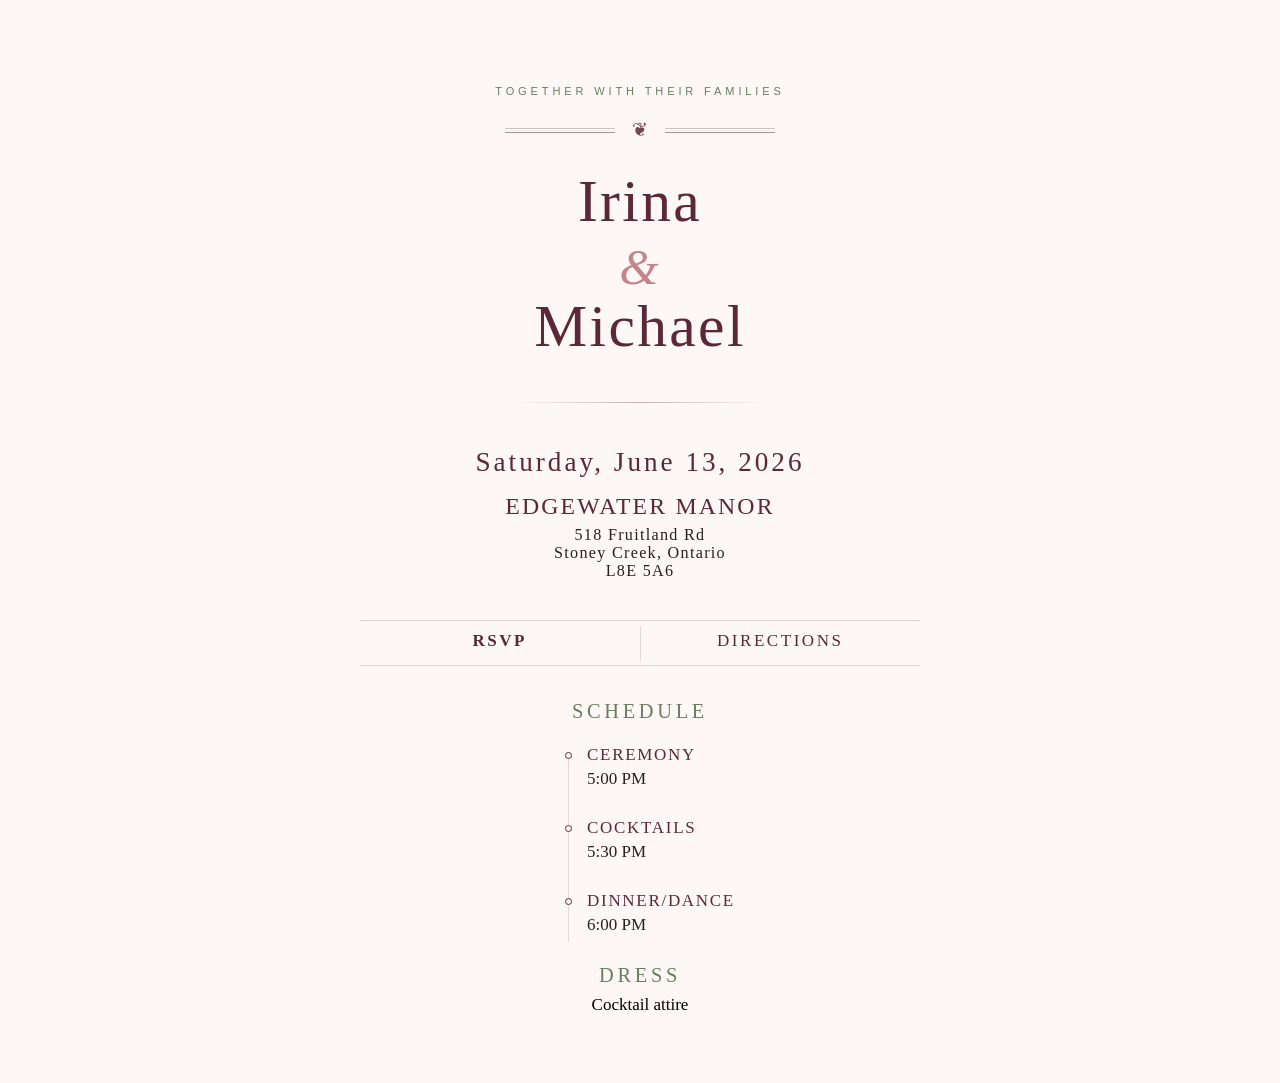
==== index.html @ 0e94fc3d "Fix thanks page not opening after rsvp" ====
<!DOCTYPE html>
<html lang="en-CA">
<head>
  <title>Irina & Michael</title>
  <meta charset="UTF-8">
  <meta name="viewport" content="width=device-width, initial-scale=1.0">
  <meta name="robots" content="noindex, nofollow">
  <link href="main.css" rel="stylesheet">
  <link rel="icon" type="image/x-icon" href="favicon.svg">
</head>
<body>
  <main>
    <section class="hero">
      <p class="hero__preamble">Together with their families</p>
      <div class="hero__ornament hero__ornament_main">
        <div class="hero__rule">
          <span></span>
          <span></span>
        </div>
        <span class="hero__fleuron">❦</span>
        <div class="hero__rule">
          <span></span>
          <span></span>
        </div>
      </div>
      <h1 class="hero__names">
        Irina<br>
        <span class="hero__ampersand">&</span><br>
        Michael
      </h1>
      <div class="hero__divider"></div>
      <p class="hero__date">Saturday, June 13, 2026</p>
      <p class="hero__location">
        Edgewater Manor
      </p>
      <p class="hero__location-subline">
        518 Fruitland Rd<br>
        Stoney Creek, Ontario<br>
        L8E 5A6
      </p>
      <div class="action-row">
        <a href="/rsvp" class="wedding-btn rsvp-style">RSVP</a>
        <div class="vertical-divider"></div>
        <a
          href="https://www.google.com/maps/dir//Edgewater+Manor,+518+Fruitland+Rd,+Stoney+Creek,+ON+L8E+5A6"
          class="wedding-btn"
        >
          Directions
        </a>
      </div>
    </section>

    <section class="details">
      <div class="details__section">
        <h2 class="details__heading">Schedule</h2>
        <div class="timeline">
          <div class="event">
            <div class="dot"></div>
            <div class="icon-space">
            </div>
            <div class="event-text">
              <span class="event-name">Ceremony</span>
              <span class="event-time">5:00 pm</span>
            </div>
          </div>
          <div class="event">
            <div class="dot"></div>
            <div class="icon-space">
            </div>
            <div class="event-text">
              <span class="event-name">Cocktails</span>
              <span class="event-time">5:30 pm</span>
            </div>
          </div>
          <div class="event">
            <div class="dot"></div>
            <div class="icon-space">
            </div>
            <div class="event-text">
              <span class="event-name">Dinner/Dance</span>
              <span class="event-time">6:00 pm</span>
            </div>
          </div>
        </div>
      </div>
      <div class="details__section">
        <h2 class="details__heading">Dress</h2>
        <p>Cocktail attire</p>
      </div>
    </section>
  </main>
</body>
</html>
---- main.css ----
@font-face {
  font-family: 'Cormorant Garamond';
  src: url('fonts/CormorantGaramond-Light.ttf') format('truetype');
  font-weight: 300;
  font-style: normal;
  font-display: swap;
}

@font-face {
  font-family: 'Cormorant Garamond';
  src: url('fonts/CormorantGaramond-LightItalic.ttf') format('truetype');
  font-weight: 300;
  font-style: italic;
  font-display: swap;
}

@font-face {
  font-family: 'Cormorant Garamond';
  src: url('fonts/CormorantGaramond-Regular.ttf') format('truetype');
  font-weight: 400;
  font-style: normal;
  font-display: swap;
}

@font-face {
  font-family: 'Cormorant Garamond';
  src: url('fonts/CormorantGaramond-Italic.ttf') format('truetype');
  font-weight: 400;
  font-style: italic;
  font-display: swap;
}

@font-face {
  font-family: 'Jost';
  src: url('fonts/Jost-Light.ttf') format('truetype');
  font-weight: 300;
  font-style: normal;
  font-display: swap;
}

@font-face {
  font-family: 'Jost';
  src: url('fonts/Jost-Regular.ttf') format('truetype');
  font-weight: 400;
  font-style: normal;
  font-display: swap;
}

:root {
  --cream:     #fdf8f5;
  --mauve:     #e8d5d8;
  --rose:      #c4848a;
  --wine:      #5c2737;
  --sage:      #697e5f;
  --ink:       #2a1f1f;
}

*, *::before, *::after { box-sizing: border-box; margin: 0; padding: 0; }

html {
  font-size: 17px;
}

body {
  background-color: var(--cream);
  font-family: 'Cormorant Garamond', serif;
  text-align: center;
  display: flex;
  flex-direction: column;
  align-items: center;
  min-height: 100vh;
}

main {
  width: 100%;
  display: flex;
  flex-direction: column;
  align-items: center;
  padding: 3rem 1.5rem 4rem;
}

.hero {
  text-align: center;
  padding: 2rem 0 0;
  max-width: 560px;
  width: 100%;
}

.hero__preamble {
  font-family: 'Jost', sans-serif;
  font-weight: 300;
  font-size: 0.65rem;
  letter-spacing: 0.35em;
  text-transform: uppercase;
  color: var(--sage);
  margin-bottom: 1.4rem;
}

.hero__ornament {
  display: flex;
  align-items: center;
  justify-content: center;
  gap: 0;
  margin-bottom: 1.8rem;
  color: var(--wine);
}

.hero__rule {
  display: flex;
  flex-direction: column;
  gap: 3px;
  flex: 1;
  max-width: 110px;
}

.hero__rule span {
  display: block;
  height: 1px;
  background: var(--wine);
  opacity: 0.5;
}

.hero__rule span:first-child { opacity: 0.25; }

.hero__fleuron {
  font-size: 1.1rem;
  margin: 0 1rem;
  color: var(--wine);
  opacity: 0.85;
  line-height: 1;
}

.hero__names {
  font-weight: 300;
  font-size: 3.5rem;
  letter-spacing: 0.04em;
  color: var(--wine);
  line-height: 1.05;
}

.hero__ampersand {
  font-style: italic;
  font-weight: 300;
  color: var(--rose);
  font-size: 0.85em;
}

.hero__divider {
  width: 60%;
  max-width: 260px;
  height: 1px;
  margin: 2.6rem auto;
  background: linear-gradient(
    to right,
    rgba(106, 45, 62, 0),
    rgba(106, 45, 62, 0.35),
    rgba(106, 45, 62, 0)
  );
}

.hero__date {
  font-weight: 400;
  font-size: 1.6rem;
  color: var(--wine);
  letter-spacing: 0.11em;
}

.hero__location {
  font-weight: 400;
  font-size: 1.4rem;
  color: var(--wine);
  letter-spacing: 0.09em;
  text-transform: uppercase;
  margin-top: 0.9rem;
}

.hero__location-subline {
  font-weight: 400;
  font-size: 0.95rem;
  color: var(--ink);
  letter-spacing: 0.08em;
  text-transform: none;
  margin-top: 0.35rem;
}

.action-row {
  display: flex;
  align-items: center;
  justify-content: center;
  margin-top: 40px;
  gap: 0;
  width: 100%;
  border-top: 1px solid var(--mauve);
  border-bottom: 1px solid var(--mauve);
}

.wedding-btn {
  flex: 1 1 0%;
  min-height: 44px;
  min-width: 0;
  display: block;
  text-align: center;
  text-decoration: none;
  text-transform: uppercase;
  color: var(--wine);
  padding: 10px;
  background-color: transparent;
  letter-spacing: 0.15em;
  transition:
    background-color 0.25s ease,
    color 0.25s ease,
    box-shadow 0.25s ease,
    transform 0.15s ease;
  cursor: pointer;
}

.wedding-btn:hover,
.wedding-btn:focus-visible {
  background-color: rgba(232, 213, 216, 0.45); /* soft mauve wash */
  box-shadow:
    inset 0 1px 0 rgba(92, 39, 55, 0.18),
    inset 0 -1px 0 rgba(92, 39, 55, 0.18);
  color: var(--ink);
}

.wedding-btn:active {
  background-color: rgba(196, 132, 138, 0.6); /* slightly deeper rose on press */
  box-shadow:
    inset 0 1px 0 rgba(92, 39, 55, 0.3),
    inset 0 -1px 0 rgba(92, 39, 55, 0.3);
  transform: translateY(1px);
}

.rsvp-style {
  font-weight: 600;
}

.vertical-divider {
  width: 1px;
  height: 35px;
  background-color: var(--mauve);
}

.details {
  max-width: 560px;
  width: 100%;
  display: flex;
  flex-direction: column;
  margin-top: 2rem;
}

.details__heading {
  font-weight: 400;
  font-size: 1.2rem;
  letter-spacing: 0.18em;
  text-transform: uppercase;
  color: var(--sage);
  margin-bottom: 0.5rem;
}

.timeline {
  position: relative;
  padding-left: 20px;
  display: inline-block;
  margin: 0 auto;
  text-align: left;
}

.timeline::before {
  content: '';
  position: absolute;
  left: 23px;
  top: 1.3rem;
  bottom: 1.3rem;
  width: 1px;
  background-color: var(--mauve);
  z-index: 1;
}

.event {
  position: relative;
  display: flex;
  align-items: flex-start;
  margin: 0.8rem 0 1.7rem;
}

.dot {
  position: relative;
  margin-top: 7px;
  width: 7px;
  height: 7px;
  background-color: var(--cream);
  border: 1px solid var(--wine);
  border-radius: 50%;
  z-index: 2;
}

.icon-space {
  margin-right: 15px;
}

.event-text {
  display: flex;
  flex-direction: column;
  gap: 4px;
  color: var(--ink);
  text-transform: uppercase;
}

.event-name {
  letter-spacing: 0.1rem;
  color: var(--wine);
}

.hero__preamble {
  animation: fade-up 0.42s ease-out 0.08s both;
}
.hero__ornament_main {
  animation: fade-up 0.42s ease-out 0.18s both;
}
.hero__names {
  animation: fade-up 0.42s ease-out 0.28s both;
}
.hero__divider {
  animation: fade-up 0.38s ease-out 0.38s both;
}
.hero__date {
  animation: fade-up 0.42s ease-out 0.5s both;
}

.hero__location {
  animation: fade-up 0.42s ease-out 0.58s both;
}

.hero__location-subline {
  animation: fade-up 0.42s ease-out 0.64s both;
}

.action-row {
  animation: fade-up 0.42s ease-out 0.72s both;
}

@keyframes fade-up {
  from {
    opacity: 0;
    transform: translateY(12px);
  }
  to {
    opacity: 1;
    transform: translateY(0);
  }
}

.details__section {
  opacity: 0;
  animation: fade-up 0.42s ease-out both;
}
.details__section:nth-child(1) { animation-delay: 0.85s; }
.details__section:nth-child(2) { animation-delay: 1s; }
.details__section:nth-child(3) { animation-delay: 1.15s; }
.details__section:nth-child(4) { animation-delay: 1.3s; }
.details__section:nth-child(5) { animation-delay: 1.45s; }

/* RSVP page */

.rsvp-page {
  max-width: 560px;
  width: 100%;
}

.rsvp-nav {
  width: 100%;
  display: flex;
  justify-content: flex-start;
  margin-bottom: 1.5rem;
}

.rsvp-back-link {
  font-family: 'Jost', sans-serif;
  font-size: 0.8rem;
  letter-spacing: 0.18em;
  text-transform: uppercase;
  text-decoration: none;
  color: var(--sage);
  padding: 0.4rem 0;
  border-bottom: 1px solid rgba(105, 126, 95, 0.35);
}

.rsvp-back-link:focus-visible,
.rsvp-back-link:hover {
  color: var(--wine);
  border-bottom-color: rgba(92, 39, 55, 0.6);
}

.rsvp-header {
  text-align: center;
  margin-bottom: 1.5rem;
}

.rsvp-title {
  font-weight: 300;
  font-size: 2.2rem;
  letter-spacing: 0.18em;
  text-transform: uppercase;
  color: var(--wine);
  margin-top: 0.4rem;
}

.rsvp-form {
  margin-top: 1.8rem;
  text-align: left;
  background-color: rgba(253, 248, 245, 0.8);
  border-radius: 14px;
  padding: 1.4rem 1.2rem 1.3rem;
  box-shadow:
    0 10px 35px rgba(42, 31, 31, 0.07),
    0 2px 10px rgba(42, 31, 31, 0.04);
}

.form-field {
  display: flex;
  flex-direction: column;
  gap: 0.45rem;
  margin-bottom: 1.1rem;
}

.form-field label {
  font-family: 'Jost', sans-serif;
  font-size: 0.82rem;
  letter-spacing: 0.18em;
  text-transform: uppercase;
  color: var(--sage);
}

.form-field input,
.form-field select,
.form-field textarea {
  font-family: 'Cormorant Garamond', serif;
  font-size: 1rem;
  padding: 0.65rem 0.8rem;
  border-radius: 8px;
  border: 1px solid rgba(200, 150, 160, 0.6);
  background-color: rgba(255, 255, 255, 0.9);
  color: var(--ink);
  outline: none;
  cursor: text;
  transition:
    border-color 0.18s ease,
    box-shadow 0.18s ease,
    background-color 0.18s ease;
}

.form-field select {
  cursor: pointer;
}

.form-field input:focus-visible,
.form-field select:focus-visible,
.form-field textarea:focus-visible {
  border-color: rgba(92, 39, 55, 0.8);
  box-shadow: 0 0 0 1px rgba(92, 39, 55, 0.4);
  background-color: #fff;
}

.form-field textarea {
  resize: vertical;
  min-height: 100px;
}

.rsvp-submit-btn {
  margin-top: 1.2rem;
  width: 100%;
  flex: none;
  border-radius: 8px;
  border: 1px solid var(--mauve);
  font-family: 'Cormorant Garamond';
  font-size: 1.1rem;
}

.hidden-field {
  position: absolute;
  left: -9999px;
  width: 1px;
  height: 1px;
  overflow: hidden;
}

@media (min-width: 768px) {
  .rsvp-form {
    padding: 1.6rem 1.6rem 1.4rem;
  }

  .rsvp-title {
    font-size: 2.4rem;
  }
}
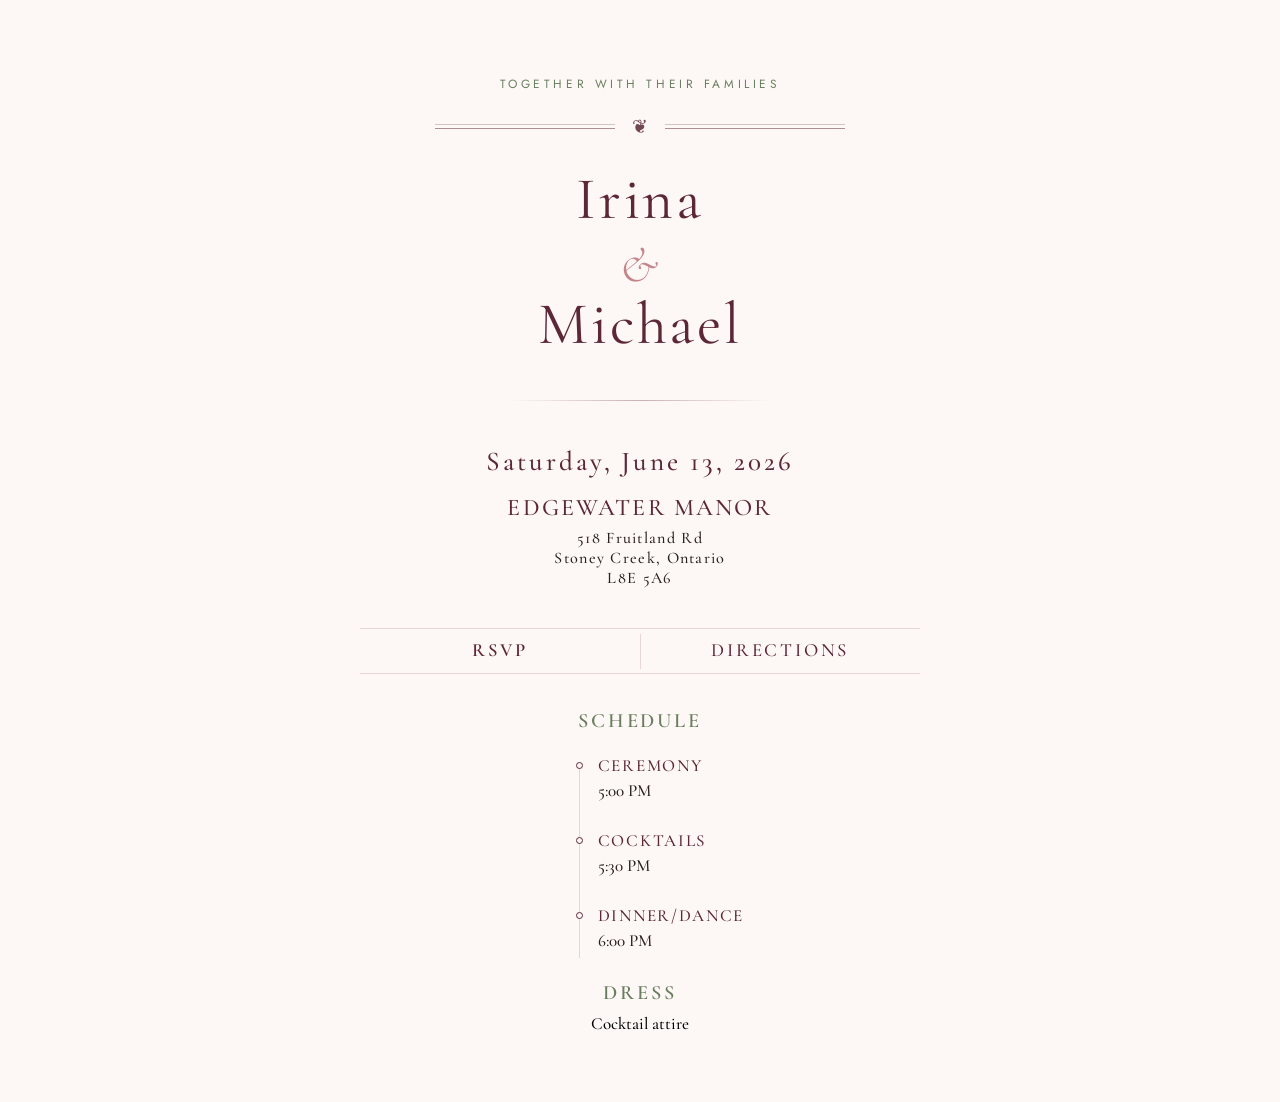
==== commit 4606e9ff: "Clean up code" ====
--- a/index.html
+++ b/index.html
@@ -11,29 +11,29 @@
 <body>
   <main>
     <section class="hero">
-      <p class="hero__preamble">Together with their families</p>
-      <div class="hero__ornament hero__ornament_main">
-        <div class="hero__rule">
+      <p class="hero-preamble">Together with their families</p>
+      <div class="hero-ornament hero-ornament-main">
+        <div class="hero-rule">
           <span></span>
           <span></span>
         </div>
-        <span class="hero__fleuron">❦</span>
-        <div class="hero__rule">
+        <span class="hero-fleuron">❦</span>
+        <div class="hero-rule">
           <span></span>
           <span></span>
         </div>
       </div>
-      <h1 class="hero__names">
+      <h1 class="hero-names">
         Irina<br>
-        <span class="hero__ampersand">&</span><br>
+        <span class="hero-ampersand">&</span><br>
         Michael
       </h1>
-      <div class="hero__divider"></div>
-      <p class="hero__date">Saturday, June 13, 2026</p>
-      <p class="hero__location">
+      <div class="hero-divider"></div>
+      <p class="hero-date">Saturday, June 13, 2026</p>
+      <p class="hero-location">
         Edgewater Manor
       </p>
-      <p class="hero__location-subline">
+      <p class="hero-address">
         518 Fruitland Rd<br>
         Stoney Creek, Ontario<br>
         L8E 5A6
@@ -51,8 +51,8 @@
     </section>
 
     <section class="details">
-      <div class="details__section">
-        <h2 class="details__heading">Schedule</h2>
+      <div class="details-section">
+        <h2 class="details-heading">Schedule</h2>
         <div class="timeline">
           <div class="event">
             <div class="dot"></div>
@@ -83,8 +83,8 @@
           </div>
         </div>
       </div>
-      <div class="details__section">
-        <h2 class="details__heading">Dress</h2>
+      <div class="details-section">
+        <h2 class="details-heading">Dress</h2>
         <p>Cocktail attire</p>
       </div>
     </section>
--- a/main.css
+++ b/main.css
@@ -1,14 +1,6 @@
 @font-face {
   font-family: 'Cormorant Garamond';
-  src: url('fonts/CormorantGaramond-Light.ttf') format('truetype');
-  font-weight: 300;
-  font-style: normal;
-  font-display: swap;
-}
-
-@font-face {
-  font-family: 'Cormorant Garamond';
-  src: url('fonts/CormorantGaramond-LightItalic.ttf') format('truetype');
+  src: url('fonts/cormorant-garamond-300italic.woff2');
   font-weight: 300;
   font-style: italic;
   font-display: swap;
@@ -16,7 +8,7 @@
 
 @font-face {
   font-family: 'Cormorant Garamond';
-  src: url('fonts/CormorantGaramond-Regular.ttf') format('truetype');
+  src: url('fonts/cormorant-garamond-400.woff2');
   font-weight: 400;
   font-style: normal;
   font-display: swap;
@@ -24,23 +16,23 @@
 
 @font-face {
   font-family: 'Cormorant Garamond';
-  src: url('fonts/CormorantGaramond-Italic.ttf') format('truetype');
-  font-weight: 400;
-  font-style: italic;
+  src: url('fonts/cormorant-garamond-500.woff2');
+  font-weight: 500;
+  font-style: normal;
+  font-display: swap;
+}
+
+@font-face {
+  font-family: 'Cormorant Garamond';
+  src: url('fonts/cormorant-garamond-600.woff2');
+  font-weight: 600;
+  font-style: normal;
   font-display: swap;
 }
 
 @font-face {
   font-family: 'Jost';
-  src: url('fonts/Jost-Light.ttf') format('truetype');
-  font-weight: 300;
-  font-style: normal;
-  font-display: swap;
-}
-
-@font-face {
-  font-family: 'Jost';
-  src: url('fonts/Jost-Regular.ttf') format('truetype');
+  src: url('fonts/jost-v20-latin-400.woff2');
   font-weight: 400;
   font-style: normal;
   font-display: swap;
@@ -64,6 +56,7 @@
 body {
   background-color: var(--cream);
   font-family: 'Cormorant Garamond', serif;
+  font-weight: 500;
   text-align: center;
   display: flex;
   flex-direction: column;
@@ -80,73 +73,67 @@
 }
 
 .hero {
-  text-align: center;
-  padding: 2rem 0 0;
   max-width: 560px;
   width: 100%;
 }
 
-.hero__preamble {
+.hero-preamble {
   font-family: 'Jost', sans-serif;
-  font-weight: 300;
-  font-size: 0.65rem;
-  letter-spacing: 0.35em;
+  font-weight: 400;
+  font-size: 0.7rem;
+  letter-spacing: 0.3em;
   text-transform: uppercase;
   color: var(--sage);
-  margin-bottom: 1.4rem;
-}
-
-.hero__ornament {
+  margin: 1.4rem 0;
+}
+
+.hero-ornament {
   display: flex;
   align-items: center;
   justify-content: center;
-  gap: 0;
+  color: var(--wine);
   margin-bottom: 1.8rem;
-  color: var(--wine);
-}
-
-.hero__rule {
+}
+
+.hero-rule {
+  max-width: 180px;
   display: flex;
   flex-direction: column;
   gap: 3px;
   flex: 1;
-  max-width: 110px;
-}
-
-.hero__rule span {
-  display: block;
+}
+
+.hero-rule span {
   height: 1px;
   background: var(--wine);
   opacity: 0.5;
 }
 
-.hero__rule span:first-child { opacity: 0.25; }
-
-.hero__fleuron {
+.hero-rule span:first-child { opacity: 0.25; }
+
+.hero-fleuron {
   font-size: 1.1rem;
   margin: 0 1rem;
   color: var(--wine);
   opacity: 0.85;
-  line-height: 1;
-}
-
-.hero__names {
-  font-weight: 300;
+}
+
+.hero-names {
+  font-weight: 400;
   font-size: 3.5rem;
-  letter-spacing: 0.04em;
+  letter-spacing: 0.05em;
   color: var(--wine);
   line-height: 1.05;
 }
 
-.hero__ampersand {
+.hero-ampersand {
   font-style: italic;
   font-weight: 300;
   color: var(--rose);
   font-size: 0.85em;
 }
 
-.hero__divider {
-  width: 60%;
+.hero-divider {
   max-width: 260px;
   height: 1px;
   margin: 2.6rem auto;
@@ -158,15 +145,13 @@
   );
 }
 
-.hero__date {
-  font-weight: 400;
+.hero-date {
   font-size: 1.6rem;
   color: var(--wine);
   letter-spacing: 0.11em;
 }
 
-.hero__location {
-  font-weight: 400;
+.hero-location {
   font-size: 1.4rem;
   color: var(--wine);
   letter-spacing: 0.09em;
@@ -174,8 +159,7 @@
   margin-top: 0.9rem;
 }
 
-.hero__location-subline {
-  font-weight: 400;
+.hero-address {
   font-size: 0.95rem;
   color: var(--ink);
   letter-spacing: 0.08em;
@@ -195,6 +179,7 @@
 }
 
 .wedding-btn {
+  font-size: 1.1rem;
   flex: 1 1 0%;
   min-height: 44px;
   min-width: 0;
@@ -249,10 +234,9 @@
   margin-top: 2rem;
 }
 
-.details__heading {
-  font-weight: 400;
+.details-heading {
   font-size: 1.2rem;
-  letter-spacing: 0.18em;
+  letter-spacing: 0.14em;
   text-transform: uppercase;
   color: var(--sage);
   margin-bottom: 0.5rem;
@@ -260,7 +244,7 @@
 
 .timeline {
   position: relative;
-  padding-left: 20px;
+  padding-left: 40px;
   display: inline-block;
   margin: 0 auto;
   text-align: left;
@@ -269,7 +253,7 @@
 .timeline::before {
   content: '';
   position: absolute;
-  left: 23px;
+  left: 43px;
   top: 1.3rem;
   bottom: 1.3rem;
   width: 1px;
@@ -312,27 +296,27 @@
   color: var(--wine);
 }
 
-.hero__preamble {
+.hero-preamble {
   animation: fade-up 0.42s ease-out 0.08s both;
 }
-.hero__ornament_main {
+.hero-ornament-main {
   animation: fade-up 0.42s ease-out 0.18s both;
 }
-.hero__names {
+.hero-names {
   animation: fade-up 0.42s ease-out 0.28s both;
 }
-.hero__divider {
+.hero-divider {
   animation: fade-up 0.38s ease-out 0.38s both;
 }
-.hero__date {
+.hero-date {
   animation: fade-up 0.42s ease-out 0.5s both;
 }
 
-.hero__location {
+.hero-location {
   animation: fade-up 0.42s ease-out 0.58s both;
 }
 
-.hero__location-subline {
+.hero-address {
   animation: fade-up 0.42s ease-out 0.64s both;
 }
 
@@ -351,17 +335,12 @@
   }
 }
 
-.details__section {
+.details-section {
   opacity: 0;
   animation: fade-up 0.42s ease-out both;
 }
-.details__section:nth-child(1) { animation-delay: 0.85s; }
-.details__section:nth-child(2) { animation-delay: 1s; }
-.details__section:nth-child(3) { animation-delay: 1.15s; }
-.details__section:nth-child(4) { animation-delay: 1.3s; }
-.details__section:nth-child(5) { animation-delay: 1.45s; }
-
-/* RSVP page */
+.details-section:nth-child(1) { animation-delay: 0.85s; }
+.details-section:nth-child(2) { animation-delay: 1s; }
 
 .rsvp-page {
   max-width: 560px;
@@ -369,9 +348,7 @@
 }
 
 .rsvp-nav {
-  width: 100%;
-  display: flex;
-  justify-content: flex-start;
+  display: flex;
   margin-bottom: 1.5rem;
 }
 
@@ -398,9 +375,9 @@
 }
 
 .rsvp-title {
-  font-weight: 300;
+  font-weight: 400;
   font-size: 2.2rem;
-  letter-spacing: 0.18em;
+  letter-spacing: 0.1em;
   text-transform: uppercase;
   color: var(--wine);
   margin-top: 0.4rem;
@@ -462,11 +439,6 @@
   background-color: #fff;
 }
 
-.form-field textarea {
-  resize: vertical;
-  min-height: 100px;
-}
-
 .rsvp-submit-btn {
   margin-top: 1.2rem;
   width: 100%;
@@ -474,6 +446,7 @@
   border-radius: 8px;
   border: 1px solid var(--mauve);
   font-family: 'Cormorant Garamond';
+  font-weight: 500;
   font-size: 1.1rem;
 }
 
@@ -484,13 +457,3 @@
   height: 1px;
   overflow: hidden;
 }
-
-@media (min-width: 768px) {
-  .rsvp-form {
-    padding: 1.6rem 1.6rem 1.4rem;
-  }
-
-  .rsvp-title {
-    font-size: 2.4rem;
-  }
-}
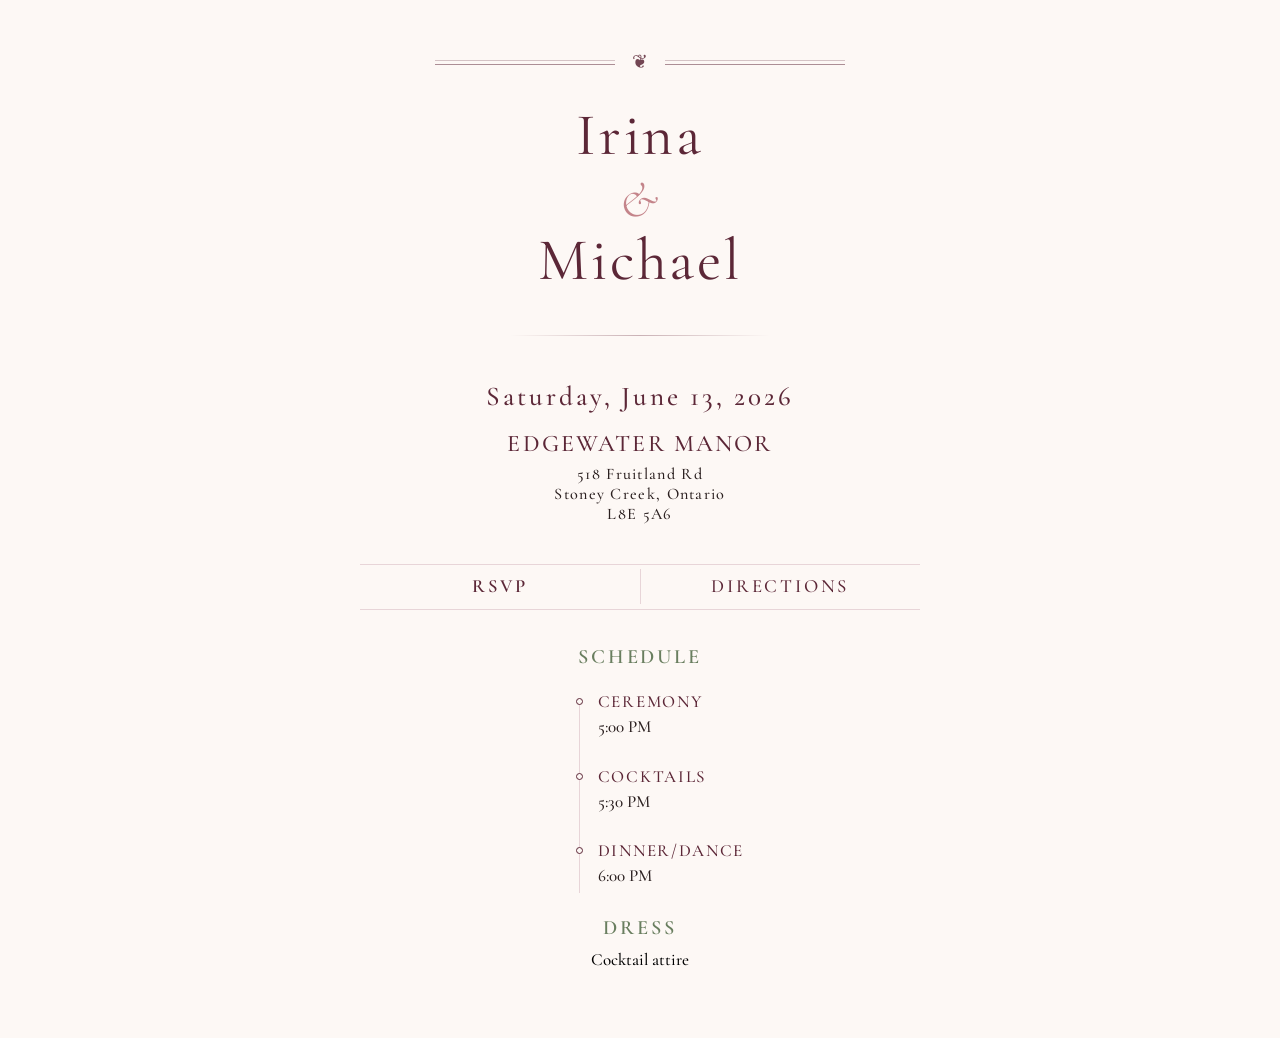
==== commit 60297fb2: "Remove preamble" ====
--- a/index.html
+++ b/index.html
@@ -11,7 +11,6 @@
 <body>
   <main>
     <section class="hero">
-      <p class="hero-preamble">Together with their families</p>
       <div class="hero-ornament hero-ornament-main">
         <div class="hero-rule">
           <span></span>
--- a/main.css
+++ b/main.css
@@ -75,16 +75,6 @@
 .hero {
   max-width: 560px;
   width: 100%;
-}
-
-.hero-preamble {
-  font-family: 'Jost', sans-serif;
-  font-weight: 400;
-  font-size: 0.7rem;
-  letter-spacing: 0.3em;
-  text-transform: uppercase;
-  color: var(--sage);
-  margin: 1.4rem 0;
 }
 
 .hero-ornament {
@@ -296,9 +286,6 @@
   color: var(--wine);
 }
 
-.hero-preamble {
-  animation: fade-up 0.42s ease-out 0.08s both;
-}
 .hero-ornament-main {
   animation: fade-up 0.42s ease-out 0.18s both;
 }
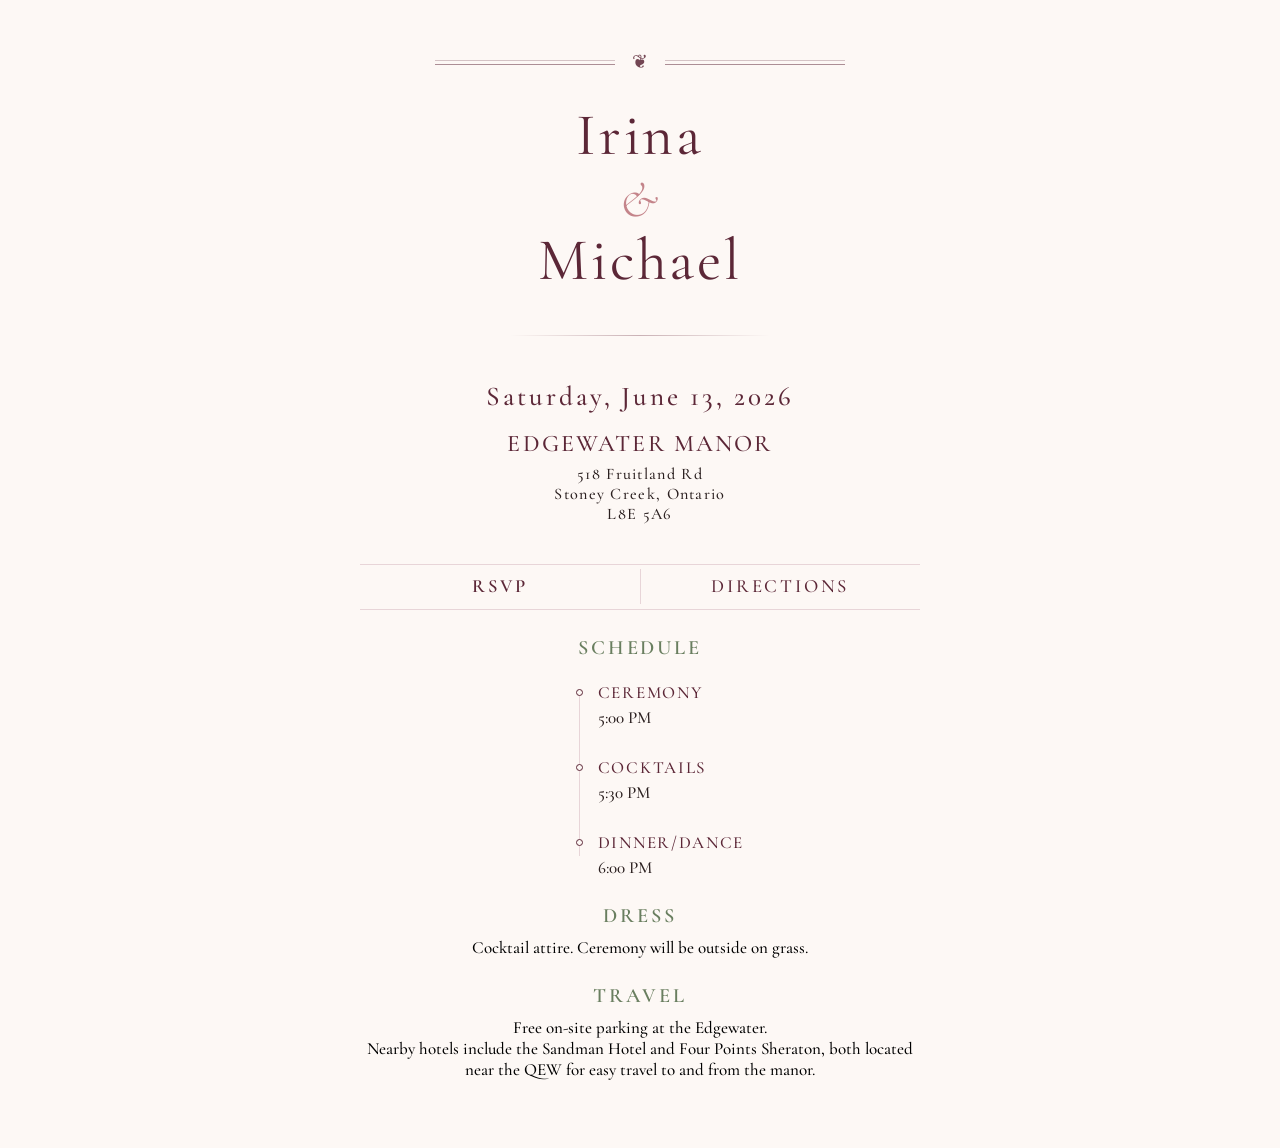
==== commit 1b2f6fd6: "Add travel info and allow multiple rsvp guest names" ====
--- a/index.html
+++ b/index.html
@@ -84,7 +84,12 @@
       </div>
       <div class="details-section">
         <h2 class="details-heading">Dress</h2>
-        <p>Cocktail attire</p>
+        <p>Cocktail attire. Ceremony will be outside on grass.</p>
+      </div>
+      <div class="details-section">
+        <h2 class="details-heading">Travel</h2>
+        <p>Free on-site parking at the Edgewater.<br>
+           Nearby hotels include the Sandman Hotel and Four Points Sheraton, both located near the QEW for easy travel to and from the manor.</p>
       </div>
     </section>
   </main>
--- a/main.css
+++ b/main.css
@@ -221,7 +221,6 @@
   width: 100%;
   display: flex;
   flex-direction: column;
-  margin-top: 2rem;
 }
 
 .details-heading {
@@ -230,6 +229,7 @@
   text-transform: uppercase;
   color: var(--sage);
   margin-bottom: 0.5rem;
+  margin-top: 1.5rem;
 }
 
 .timeline {
@@ -251,11 +251,15 @@
   z-index: 1;
 }
 
+.timeline > *:not(:last-child) {
+  margin-bottom: 1.7rem;
+}
+
 .event {
   position: relative;
   display: flex;
   align-items: flex-start;
-  margin: 0.8rem 0 1.7rem;
+  margin-top: 0.8rem;
 }
 
 .dot {
@@ -400,6 +404,7 @@
 .form-field select,
 .form-field textarea {
   font-family: 'Cormorant Garamond', serif;
+  font-weight: 500;
   font-size: 1rem;
   padding: 0.65rem 0.8rem;
   border-radius: 8px;
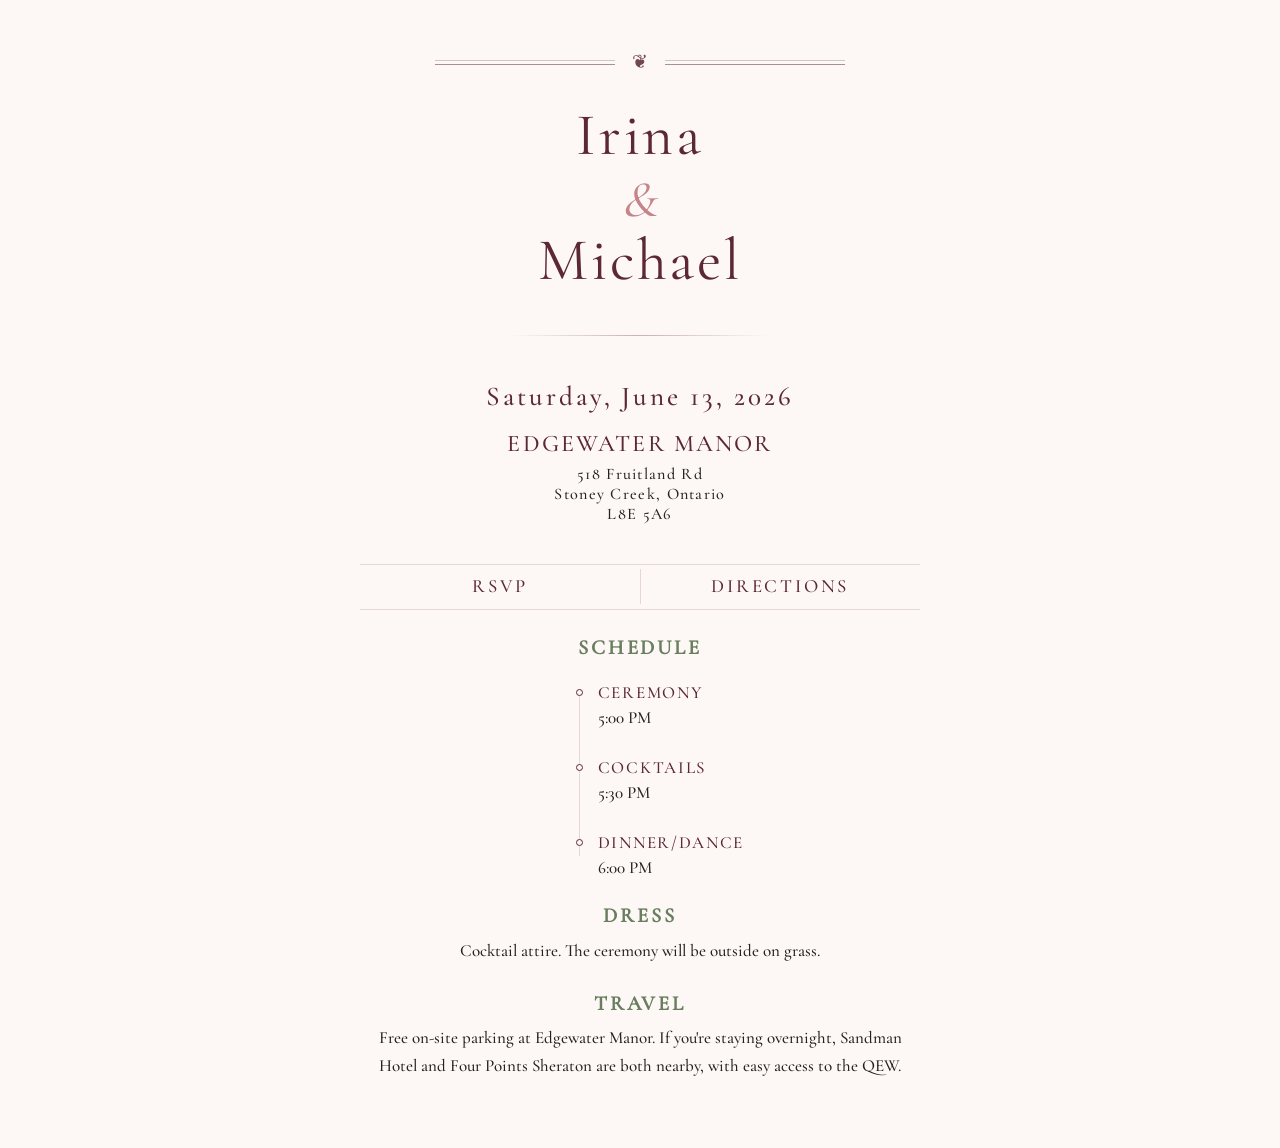
==== commit 39f083e2: "Make it faster" ====
--- a/index.html
+++ b/index.html
@@ -38,7 +38,7 @@
         L8E 5A6
       </p>
       <div class="action-row">
-        <a href="/rsvp" class="wedding-btn rsvp-style">RSVP</a>
+        <a href="/rsvp" class="wedding-btn">RSVP</a>
         <div class="vertical-divider"></div>
         <a
           href="https://www.google.com/maps/dir//Edgewater+Manor,+518+Fruitland+Rd,+Stoney+Creek,+ON+L8E+5A6"
@@ -84,12 +84,13 @@
       </div>
       <div class="details-section">
         <h2 class="details-heading">Dress</h2>
-        <p>Cocktail attire. Ceremony will be outside on grass.</p>
+        <p class="details-copy">Cocktail attire. The ceremony will be outside on grass.</p>
       </div>
       <div class="details-section">
         <h2 class="details-heading">Travel</h2>
-        <p>Free on-site parking at the Edgewater.<br>
-           Nearby hotels include the Sandman Hotel and Four Points Sheraton, both located near the QEW for easy travel to and from the manor.</p>
+        <p class="details-copy">Free on-site parking at Edgewater Manor.
+          If you're staying overnight, Sandman Hotel and Four Points Sheraton
+          are both nearby, with easy access to the QEW.</p>
       </div>
     </section>
   </main>
--- a/main.css
+++ b/main.css
@@ -1,11 +1,3 @@
-@font-face {
-  font-family: 'Cormorant Garamond';
-  src: url('fonts/cormorant-garamond-300italic.woff2');
-  font-weight: 300;
-  font-style: italic;
-  font-display: swap;
-}
-
 @font-face {
   font-family: 'Cormorant Garamond';
   src: url('fonts/cormorant-garamond-400.woff2');
@@ -18,14 +10,6 @@
   font-family: 'Cormorant Garamond';
   src: url('fonts/cormorant-garamond-500.woff2');
   font-weight: 500;
-  font-style: normal;
-  font-display: swap;
-}
-
-@font-face {
-  font-family: 'Cormorant Garamond';
-  src: url('fonts/cormorant-garamond-600.woff2');
-  font-weight: 600;
   font-style: normal;
   font-display: swap;
 }
@@ -118,7 +102,7 @@
 
 .hero-ampersand {
   font-style: italic;
-  font-weight: 300;
+  font-weight: 400;
   color: var(--rose);
   font-size: 0.85em;
 }
@@ -206,10 +190,6 @@
   transform: translateY(1px);
 }
 
-.rsvp-style {
-  font-weight: 600;
-}
-
 .vertical-divider {
   width: 1px;
   height: 35px;
@@ -230,6 +210,11 @@
   color: var(--sage);
   margin-bottom: 0.5rem;
   margin-top: 1.5rem;
+}
+
+.details-copy {
+  line-height: 1.65;
+  color: var(--ink);
 }
 
 .timeline {
@@ -291,28 +276,28 @@
 }
 
 .hero-ornament-main {
+  animation: fade-up 0.42s ease-out 0s both;
+}
+.hero-names {
   animation: fade-up 0.42s ease-out 0.18s both;
 }
-.hero-names {
-  animation: fade-up 0.42s ease-out 0.28s both;
-}
 .hero-divider {
-  animation: fade-up 0.38s ease-out 0.38s both;
+  animation: fade-up 0.38s ease-out 0.28s both;
 }
 .hero-date {
-  animation: fade-up 0.42s ease-out 0.5s both;
+  animation: fade-up 0.42s ease-out 0.38s both;
 }
 
 .hero-location {
-  animation: fade-up 0.42s ease-out 0.58s both;
+  animation: fade-up 0.42s ease-out 0.48s both;
 }
 
 .hero-address {
-  animation: fade-up 0.42s ease-out 0.64s both;
+  animation: fade-up 0.42s ease-out 0.54s both;
 }
 
 .action-row {
-  animation: fade-up 0.42s ease-out 0.72s both;
+  animation: fade-up 0.42s ease-out 0.60s both;
 }
 
 @keyframes fade-up {
@@ -330,8 +315,9 @@
   opacity: 0;
   animation: fade-up 0.42s ease-out both;
 }
-.details-section:nth-child(1) { animation-delay: 0.85s; }
-.details-section:nth-child(2) { animation-delay: 1s; }
+.details-section:nth-child(1) { animation-delay: 0.75s; }
+.details-section:nth-child(2) { animation-delay: 0.85s; }
+.details-section:nth-child(3) { animation-delay: 0.95s; }
 
 .rsvp-page {
   max-width: 560px;
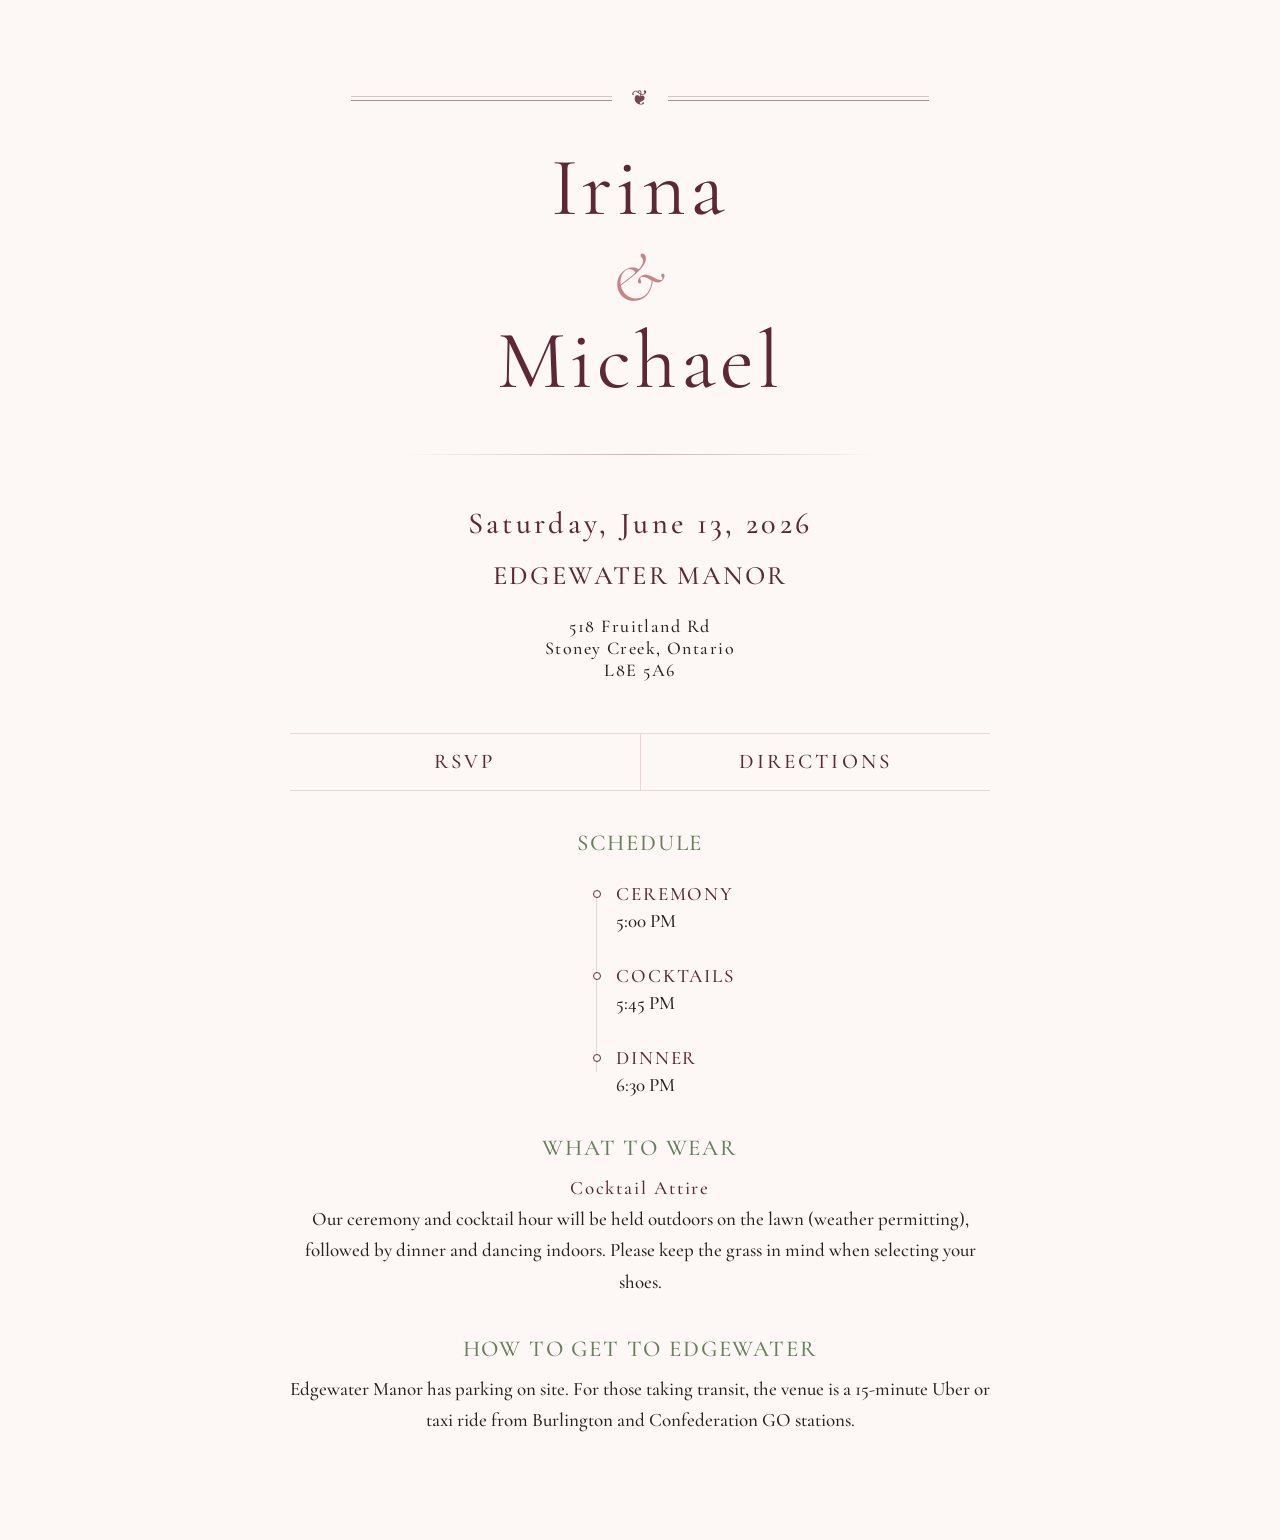
==== commit 00ddef61: "Make updates after review" ====
--- a/index.html
+++ b/index.html
@@ -68,7 +68,7 @@
             </div>
             <div class="event-text">
               <span class="event-name">Cocktails</span>
-              <span class="event-time">5:30 pm</span>
+              <span class="event-time">5:45 pm</span>
             </div>
           </div>
           <div class="event">
@@ -76,21 +76,27 @@
             <div class="icon-space">
             </div>
             <div class="event-text">
-              <span class="event-name">Dinner/Dance</span>
-              <span class="event-time">6:00 pm</span>
+              <span class="event-name">Dinner</span>
+              <span class="event-time">6:30 pm</span>
             </div>
           </div>
         </div>
       </div>
       <div class="details-section">
-        <h2 class="details-heading">Dress</h2>
-        <p class="details-copy">Cocktail attire. The ceremony will be outside on grass.</p>
+        <h2 class="details-heading">What to wear</h2>
+        <p class="details-copy">
+          <span class="event-name">Cocktail Attire</span>
+        </p>
+        <p class="details-copy">
+          Our ceremony and cocktail hour will be held outdoors on the lawn
+          (weather permitting), followed by dinner and dancing indoors.
+          Please keep the grass in mind when selecting your shoes.
+        </p>
       </div>
       <div class="details-section">
-        <h2 class="details-heading">Travel</h2>
-        <p class="details-copy">Free on-site parking at Edgewater Manor.
-          If you're staying overnight, Sandman Hotel and Four Points Sheraton
-          are both nearby, with easy access to the QEW.</p>
+        <h2 class="details-heading">How to get to Edgewater</h2>
+        <p class="details-copy">
+          Edgewater Manor has parking on site. For those taking transit, the venue is a 15-minute Uber or taxi ride from Burlington and Confederation GO stations.</p>
       </div>
     </section>
   </main>
--- a/main.css
+++ b/main.css
@@ -1,3 +1,11 @@
+@font-face {
+  font-family: 'Cormorant Garamond';
+  src: url('fonts/cormorant-garamond-300italic.woff2');
+  font-weight: 300;
+  font-style: italic;
+  font-display: swap;
+}
+
 @font-face {
   font-family: 'Cormorant Garamond';
   src: url('fonts/cormorant-garamond-400.woff2');
@@ -29,6 +37,7 @@
   --wine:      #5c2737;
   --sage:      #697e5f;
   --ink:       #2a1f1f;
+  --content-max: 700px;
 }
 
 *, *::before, *::after { box-sizing: border-box; margin: 0; padding: 0; }
@@ -57,7 +66,7 @@
 }
 
 .hero {
-  max-width: 560px;
+  max-width: var(--content-max);
   width: 100%;
 }
 
@@ -70,7 +79,7 @@
 }
 
 .hero-rule {
-  max-width: 180px;
+  max-width: 10.625rem; /* ~180px at 17px root */
   display: flex;
   flex-direction: column;
   gap: 3px;
@@ -94,7 +103,7 @@
 
 .hero-names {
   font-weight: 400;
-  font-size: 3.5rem;
+  font-size: clamp(3.5rem, 2vw + 3.15rem, 4.35rem);
   letter-spacing: 0.05em;
   color: var(--wine);
   line-height: 1.05;
@@ -102,13 +111,15 @@
 
 .hero-ampersand {
   font-style: italic;
-  font-weight: 400;
+  font-weight: 300;
   color: var(--rose);
   font-size: 0.85em;
 }
 
 .hero-divider {
-  max-width: 260px;
+  width: 60vw;
+  min-width: 12rem;
+  max-width: 25rem;
   height: 1px;
   margin: 2.6rem auto;
   background: linear-gradient(
@@ -138,14 +149,14 @@
   color: var(--ink);
   letter-spacing: 0.08em;
   text-transform: none;
-  margin-top: 0.35rem;
+  margin-top: 0.8rem;
 }
 
 .action-row {
   display: flex;
   align-items: center;
   justify-content: center;
-  margin-top: 40px;
+  margin-top: 2.6rem;
   gap: 0;
   width: 100%;
   border-top: 1px solid var(--mauve);
@@ -155,10 +166,11 @@
 .wedding-btn {
   font-size: 1.1rem;
   flex: 1 1 0%;
-  min-height: 44px;
+  min-height: 56px;
   min-width: 0;
-  display: block;
-  text-align: center;
+  display: flex;
+  align-items: center;
+  justify-content: center;
   text-decoration: none;
   text-transform: uppercase;
   color: var(--wine);
@@ -192,12 +204,12 @@
 
 .vertical-divider {
   width: 1px;
-  height: 35px;
+  height: 56px;
   background-color: var(--mauve);
 }
 
 .details {
-  max-width: 560px;
+  max-width: var(--content-max);
   width: 100%;
   display: flex;
   flex-direction: column;
@@ -205,11 +217,12 @@
 
 .details-heading {
   font-size: 1.2rem;
-  letter-spacing: 0.14em;
+  font-weight: 500;
+  letter-spacing: 0.08em;
   text-transform: uppercase;
   color: var(--sage);
   margin-bottom: 0.5rem;
-  margin-top: 1.5rem;
+  margin-top: 1.8rem;
 }
 
 .details-copy {
@@ -320,7 +333,7 @@
 .details-section:nth-child(3) { animation-delay: 0.95s; }
 
 .rsvp-page {
-  max-width: 560px;
+  max-width: var(--content-max);
   width: 100%;
 }
 
@@ -435,3 +448,57 @@
   height: 1px;
   overflow: hidden;
 }
+
+@media (min-width: 768px) {
+  html {
+    font-size: 18px;
+  }
+
+  main {
+    padding: 4rem 2rem 5rem;
+  }
+
+  .hero-rule {
+    max-width: 13.75rem;
+  }
+
+  .action-row {
+    margin-top: 2.75rem;
+  }
+
+  .details-heading {
+    margin-top: 2rem;
+  }
+
+  .timeline {
+    padding-left: 48px;
+  }
+
+  .timeline::before {
+    left: 51px;
+  }
+
+  .dot {
+    margin-top: 8px;
+    width: 8px;
+    height: 8px;
+  }
+
+  .rsvp-form {
+    padding: 1.65rem 1.5rem 1.5rem;
+  }
+
+  .hero-address {
+    margin-top: 1.2rem;
+  }
+}
+
+@media (min-width: 1024px) {
+  html {
+    font-size: 19px;
+  }
+
+  main {
+    padding: 4.5rem 2.25rem 5.5rem;
+  }
+}
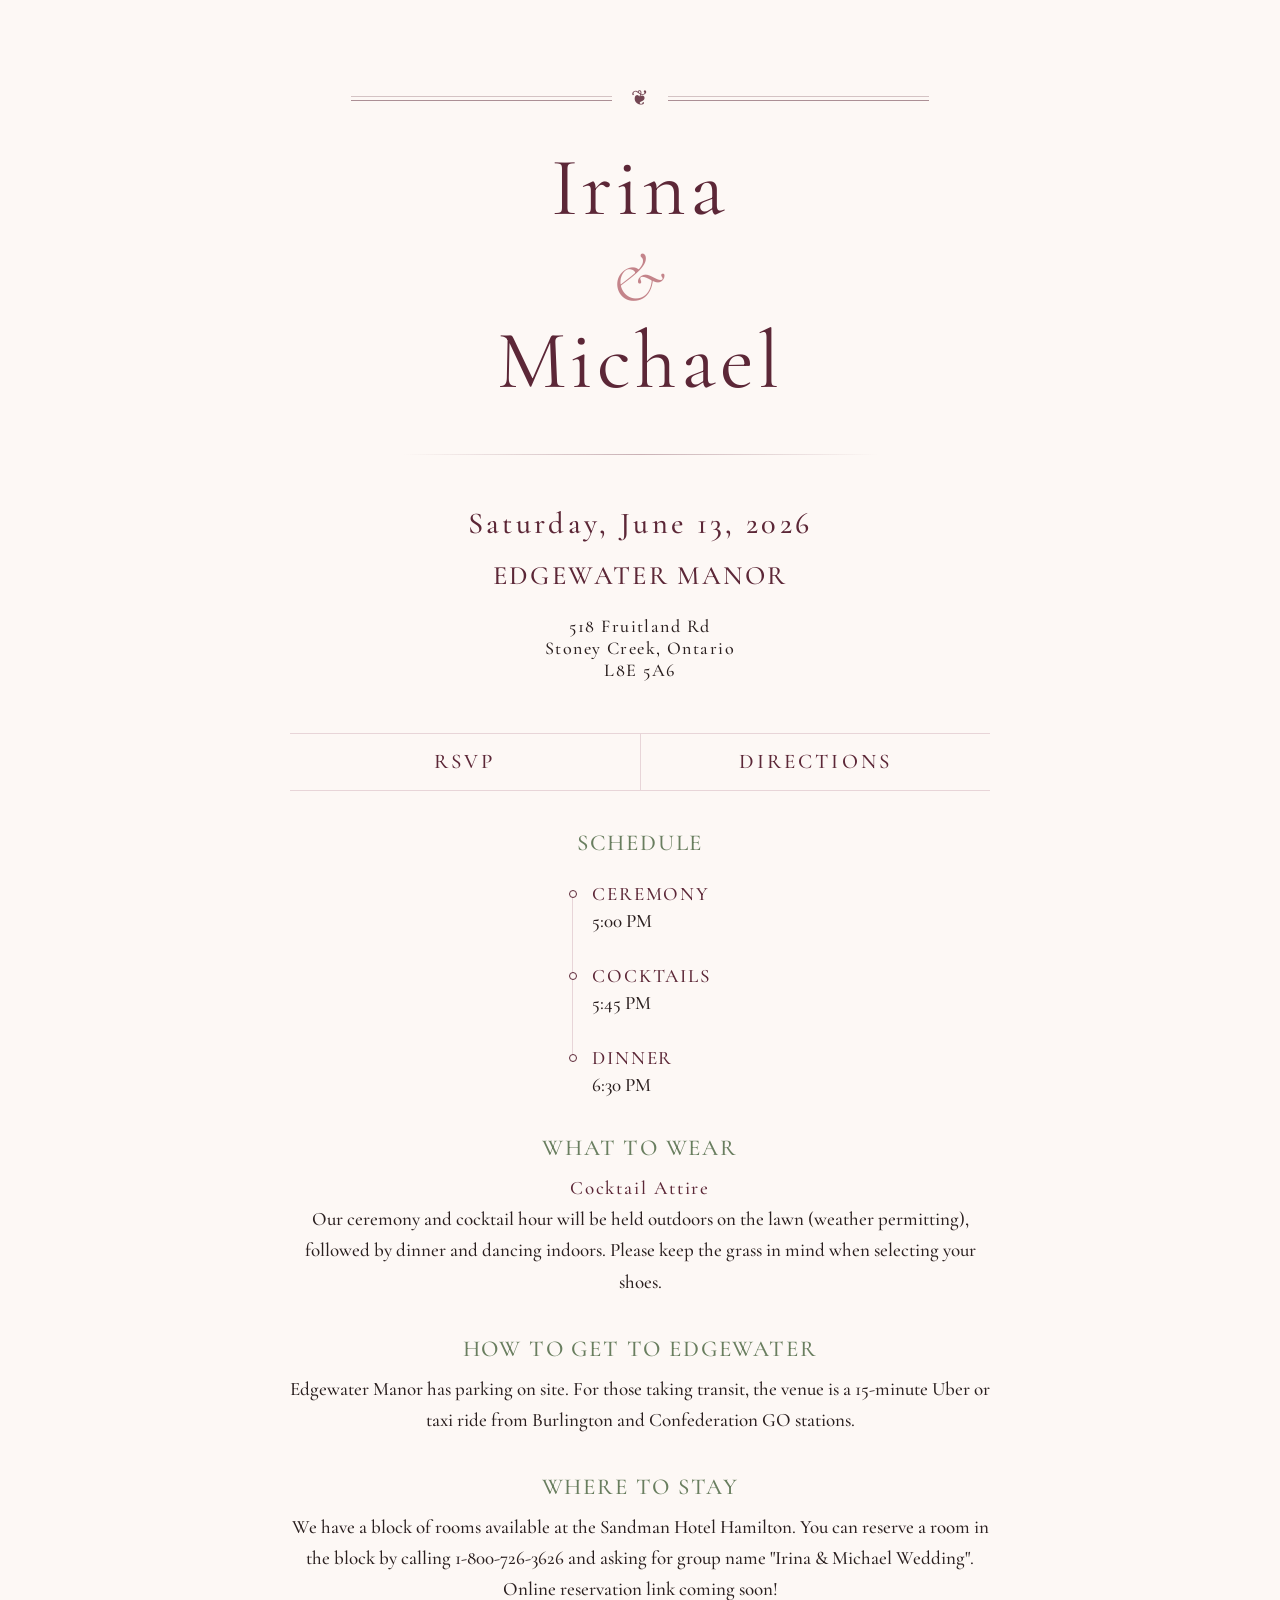
==== commit 91ad3842: "Add hotel block and better food restriction placeholder" ====
--- a/index.html
+++ b/index.html
@@ -96,7 +96,17 @@
       <div class="details-section">
         <h2 class="details-heading">How to get to Edgewater</h2>
         <p class="details-copy">
-          Edgewater Manor has parking on site. For those taking transit, the venue is a 15-minute Uber or taxi ride from Burlington and Confederation GO stations.</p>
+          Edgewater Manor has parking on site. For those taking transit, the venue is a 15-minute Uber or taxi ride from Burlington and Confederation GO stations.
+        </p>
+      </div>
+      <div class="details-section">
+        <h2 class="details-heading">Where to stay</h2>
+        <p class="details-copy">
+          We have a block of rooms available at the Sandman Hotel Hamilton.
+          You can reserve a room in the block by calling 1-800-726-3626 and asking for group name "Irina & Michael Wedding".
+          <br>
+          Online reservation link coming soon!
+        </p>
       </div>
     </section>
   </main>
--- a/main.css
+++ b/main.css
@@ -232,7 +232,7 @@
 
 .timeline {
   position: relative;
-  padding-left: 40px;
+  /* padding-left: 40px; */
   display: inline-block;
   margin: 0 auto;
   text-align: left;
@@ -241,9 +241,9 @@
 .timeline::before {
   content: '';
   position: absolute;
-  left: 43px;
+  left: 3px;
   top: 1.3rem;
-  bottom: 1.3rem;
+  bottom: 1.8rem;
   width: 1px;
   background-color: var(--mauve);
   z-index: 1;
@@ -470,14 +470,6 @@
     margin-top: 2rem;
   }
 
-  .timeline {
-    padding-left: 48px;
-  }
-
-  .timeline::before {
-    left: 51px;
-  }
-
   .dot {
     margin-top: 8px;
     width: 8px;
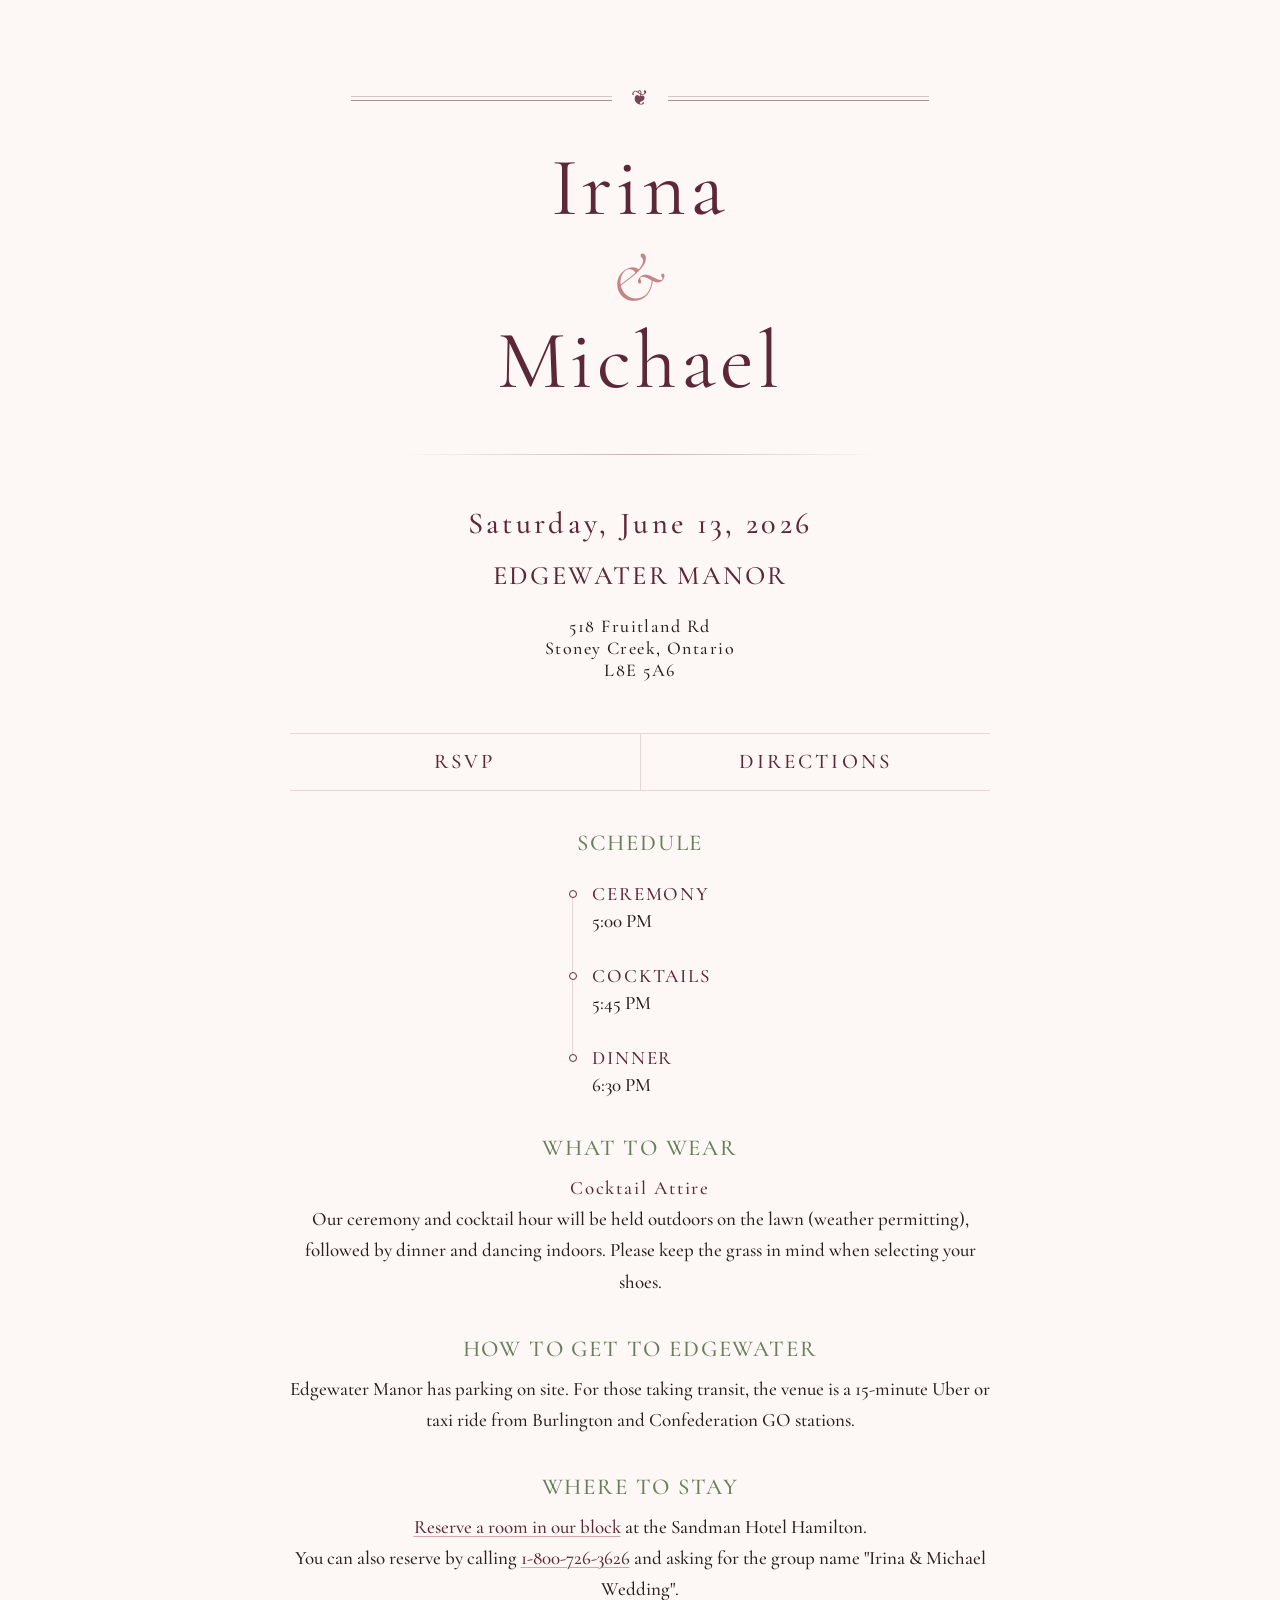
==== commit 9256b21f: "Add hotel reservation link" ====
--- a/index.html
+++ b/index.html
@@ -102,10 +102,16 @@
       <div class="details-section">
         <h2 class="details-heading">Where to stay</h2>
         <p class="details-copy">
-          We have a block of rooms available at the Sandman Hotel Hamilton.
-          You can reserve a room in the block by calling 1-800-726-3626 and asking for group name "Irina & Michael Wedding".
-          <br>
-          Online reservation link coming soon!
+          <a
+            class="details-link"
+            href="https://reservations.sandmanhotels.com/113155?&groupID=5271336"
+          >Reserve a room in our block</a>
+          at the Sandman Hotel Hamilton.
+        </p>
+        <p class="details-copy">
+          You can also reserve by calling
+          <a class="details-link" href="tel:+18007263626">1-800-726-3626</a>
+          and asking for the group name "Irina &amp; Michael Wedding".
         </p>
       </div>
     </section>
--- a/main.css
+++ b/main.css
@@ -230,6 +230,30 @@
   color: var(--ink);
 }
 
+.details-copy .details-link {
+  color: var(--wine);
+  font-weight: 500;
+  text-decoration: underline;
+  text-decoration-color: rgba(196, 132, 138, 0.7);
+  text-decoration-thickness: 1px;
+  text-underline-offset: 0.18em;
+  transition:
+    color 0.2s ease,
+    text-decoration-color 0.2s ease;
+}
+
+.details-copy .details-link:hover,
+.details-copy .details-link:focus-visible {
+  color: var(--ink);
+  text-decoration-color: rgba(92, 39, 55, 0.55);
+}
+
+.details-copy .details-link:focus-visible {
+  outline: 2px solid rgba(92, 39, 55, 0.35);
+  outline-offset: 3px;
+  border-radius: 2px;
+}
+
 .timeline {
   position: relative;
   /* padding-left: 40px; */
@@ -331,6 +355,7 @@
 .details-section:nth-child(1) { animation-delay: 0.75s; }
 .details-section:nth-child(2) { animation-delay: 0.85s; }
 .details-section:nth-child(3) { animation-delay: 0.95s; }
+.details-section:nth-child(4) { animation-delay: 1.05s; }
 
 .rsvp-page {
   max-width: var(--content-max);
